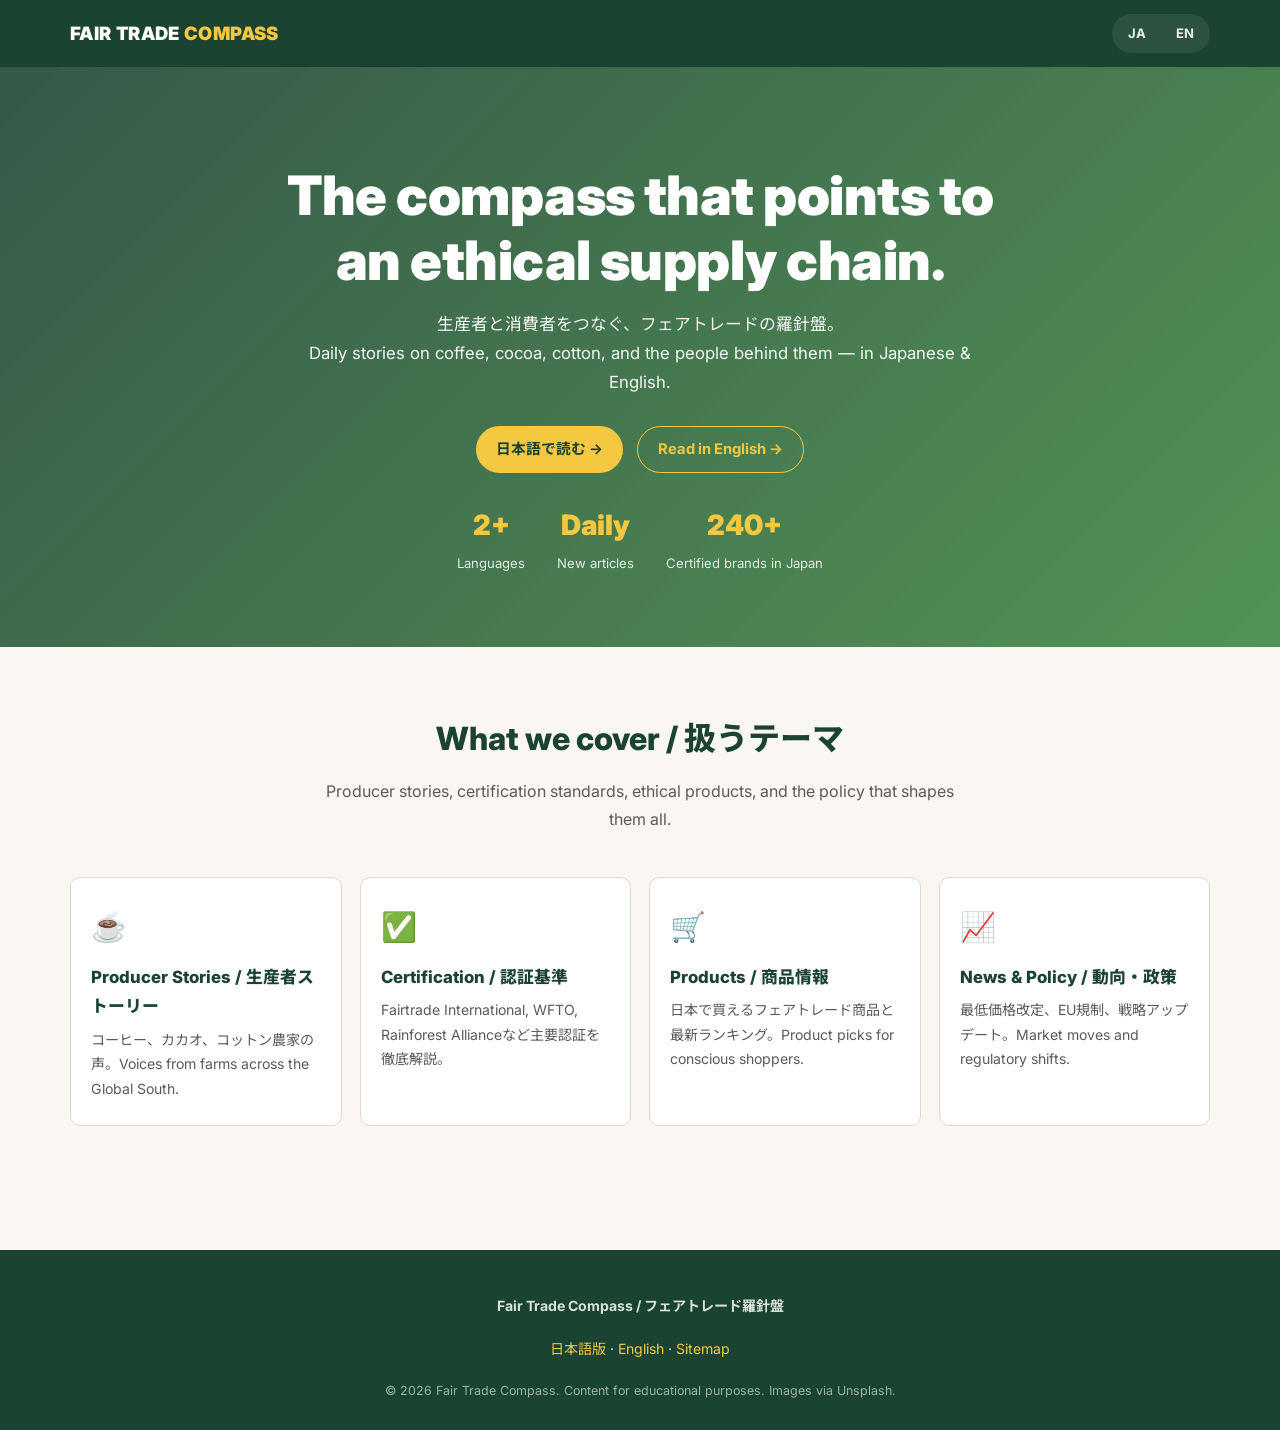
==== index.html @ b42d7ca3 "[init] Fair Trade Compass - bilingual JA/EN fair trade blog" ====
<!DOCTYPE html>
<html lang="en">
<head>
<meta charset="UTF-8">
<meta name="viewport" content="width=device-width, initial-scale=1.0">
<title>Fair Trade Compass | フェアトレード羅針盤</title>
<meta name="description" content="Fair Trade Compass — daily insights on fair trade producers, certification, products, and the ethical supply chain. フェアトレードの最新動向・生産者・認証・商品を日英2言語で発信する情報サイト。">
<meta name="robots" content="index,follow">
<link rel="canonical" href="https://musclelove-777.github.io/fair-trade-compass/">
<link rel="alternate" hreflang="ja" href="https://musclelove-777.github.io/fair-trade-compass/ja/">
<link rel="alternate" hreflang="en" href="https://musclelove-777.github.io/fair-trade-compass/en/">
<link rel="alternate" hreflang="x-default" href="https://musclelove-777.github.io/fair-trade-compass/">
<meta property="og:title" content="Fair Trade Compass | フェアトレード羅針盤">
<meta property="og:description" content="Daily insights on fair trade producers, certification, products, and the ethical supply chain. 日英2言語で発信するフェアトレード情報メディア。">
<meta property="og:type" content="website">
<meta property="og:url" content="https://musclelove-777.github.io/fair-trade-compass/">
<meta property="og:image" content="https://images.unsplash.com/photo-1509785307050-d4066910ec1e?w=1200&h=630&fit=crop">
<meta name="twitter:card" content="summary_large_image">
<link href="https://fonts.googleapis.com/css2?family=Inter:wght@400;500;700;900&family=Noto+Sans+JP:wght@400;500;700;900&display=swap" rel="stylesheet">
<link rel="stylesheet" href="assets/style.css">
<script type="application/ld+json">
{
  "@context": "https://schema.org",
  "@type": "WebSite",
  "name": "Fair Trade Compass",
  "alternateName": "フェアトレード羅針盤",
  "url": "https://musclelove-777.github.io/fair-trade-compass/",
  "description": "Bilingual fair trade media covering producers, certification, products, and the ethical supply chain.",
  "inLanguage": ["ja", "en"]
}
</script>
</head>
<body>

<header class="site-header">
  <div class="container">
    <div class="brand">FAIR TRADE <span class="brand-mark">COMPASS</span></div>
    <div class="lang-switch">
      <a href="ja/" aria-label="日本語">JA</a>
      <a href="en/" aria-label="English">EN</a>
    </div>
  </div>
</header>

<section class="hero">
  <div class="container">
    <h1>The compass that points to<br>an ethical supply chain.</h1>
    <p class="lead">生産者と消費者をつなぐ、フェアトレードの羅針盤。<br>Daily stories on coffee, cocoa, cotton, and the people behind them — in Japanese &amp; English.</p>
    <div style="display:flex;gap:14px;justify-content:center;flex-wrap:wrap;margin-top:8px;">
      <a class="btn" href="ja/">日本語で読む →</a>
      <a class="btn btn-ghost" href="en/">Read in English →</a>
    </div>
    <div class="hero-stats">
      <div class="stat"><div class="num">2+</div><div class="label">Languages</div></div>
      <div class="stat"><div class="num">Daily</div><div class="label">New articles</div></div>
      <div class="stat"><div class="num">240+</div><div class="label">Certified brands in Japan</div></div>
    </div>
  </div>
</section>

<section class="block">
  <div class="container">
    <div class="section-head">
      <h2>What we cover / 扱うテーマ</h2>
      <p>Producer stories, certification standards, ethical products, and the policy that shapes them all.</p>
    </div>
    <div class="cat-grid">
      <a class="cat-card" href="ja/">
        <div class="icon">☕</div>
        <h3>Producer Stories / 生産者ストーリー</h3>
        <p>コーヒー、カカオ、コットン農家の声。Voices from farms across the Global South.</p>
      </a>
      <a class="cat-card" href="ja/">
        <div class="icon">✅</div>
        <h3>Certification / 認証基準</h3>
        <p>Fairtrade International, WFTO, Rainforest Allianceなど主要認証を徹底解説。</p>
      </a>
      <a class="cat-card" href="ja/">
        <div class="icon">🛒</div>
        <h3>Products / 商品情報</h3>
        <p>日本で買えるフェアトレード商品と最新ランキング。Product picks for conscious shoppers.</p>
      </a>
      <a class="cat-card" href="ja/">
        <div class="icon">📈</div>
        <h3>News &amp; Policy / 動向・政策</h3>
        <p>最低価格改定、EU規制、戦略アップデート。Market moves and regulatory shifts.</p>
      </a>
    </div>
  </div>
</section>

<footer class="site-footer">
  <div class="container">
    <div><strong>Fair Trade Compass / フェアトレード羅針盤</strong></div>
    <div><a href="ja/">日本語版</a> · <a href="en/">English</a> · <a href="sitemap.xml">Sitemap</a></div>
    <div class="small">© 2026 Fair Trade Compass. Content for educational purposes. Images via Unsplash.</div>
  </div>
</footer>

</body>
</html>
---- assets/style.css ----
:root {
  --color-bg: #FAF7F2;
  --color-bg-alt: #F1EBE0;
  --color-ink: #2C2C2C;
  --color-ink-soft: #5A5A5A;
  --color-primary: #2E7D32;
  --color-primary-dark: #1B4332;
  --color-accent: #D2691E;
  --color-border: #E0D9CC;
  --color-card: #FFFFFF;
  --shadow-sm: 0 1px 3px rgba(44, 44, 44, 0.06);
  --shadow-md: 0 6px 20px rgba(44, 44, 44, 0.08);
  --radius: 10px;
  --max-width: 1180px;
}

* { box-sizing: border-box; margin: 0; padding: 0; }

html { scroll-behavior: smooth; }

body {
  font-family: 'Inter', 'Noto Sans JP', -apple-system, BlinkMacSystemFont, 'Segoe UI', sans-serif;
  background: var(--color-bg);
  color: var(--color-ink);
  line-height: 1.75;
  -webkit-font-smoothing: antialiased;
}

a { color: var(--color-primary); text-decoration: none; transition: opacity 0.2s; }
a:hover { opacity: 0.75; }

img { max-width: 100%; height: auto; display: block; }

.container { max-width: var(--max-width); margin: 0 auto; padding: 0 20px; }

/* ===== Header ===== */
.site-header {
  background: var(--color-primary-dark);
  color: #fff;
  padding: 14px 0;
  position: sticky;
  top: 0;
  z-index: 100;
  box-shadow: var(--shadow-sm);
}
.site-header .container { display: flex; align-items: center; justify-content: space-between; gap: 20px; }
.brand { font-size: 1.15rem; font-weight: 900; letter-spacing: 0.02em; color: #fff; }
.brand-mark { color: #F5C842; }
.site-nav { display: flex; gap: 18px; align-items: center; flex-wrap: wrap; }
.site-nav a { color: #E8F0E8; font-size: 0.92rem; font-weight: 500; }
.site-nav a:hover { color: #F5C842; opacity: 1; }
.lang-switch {
  display: inline-flex;
  gap: 6px;
  padding: 4px;
  background: rgba(255,255,255,0.08);
  border-radius: 999px;
}
.lang-switch a {
  padding: 4px 12px;
  border-radius: 999px;
  font-size: 0.82rem;
  font-weight: 700;
  color: #E8F0E8;
}
.lang-switch a.active { background: #F5C842; color: var(--color-primary-dark); }

/* ===== Hero ===== */
.hero {
  position: relative;
  padding: 96px 0 72px;
  color: #fff;
  background: linear-gradient(135deg, rgba(27, 67, 50, 0.88), rgba(46, 125, 50, 0.82)),
    url('https://images.unsplash.com/photo-1509785307050-d4066910ec1e?w=1800&h=900&fit=crop') center/cover;
  text-align: center;
}
.hero h1 {
  font-size: clamp(2rem, 5vw, 3.4rem);
  font-weight: 900;
  line-height: 1.2;
  margin-bottom: 16px;
  letter-spacing: -0.01em;
}
.hero p.lead {
  font-size: 1.05rem;
  max-width: 720px;
  margin: 0 auto 28px;
  opacity: 0.95;
}
.hero-stats {
  display: flex;
  gap: 32px;
  justify-content: center;
  flex-wrap: wrap;
  margin-top: 28px;
}
.hero-stats .stat { text-align: center; }
.hero-stats .num { font-size: 1.75rem; font-weight: 900; color: #F5C842; }
.hero-stats .label { font-size: 0.82rem; opacity: 0.85; margin-top: 2px; }

/* ===== Section ===== */
section.block { padding: 64px 0; }
section.block.alt { background: var(--color-bg-alt); }
.section-head { text-align: center; margin-bottom: 44px; }
.section-head h2 {
  font-size: clamp(1.5rem, 3vw, 2rem);
  font-weight: 800;
  margin-bottom: 10px;
  color: var(--color-primary-dark);
}
.section-head p { color: var(--color-ink-soft); max-width: 640px; margin: 0 auto; }

/* ===== Categories ===== */
.cat-grid {
  display: grid;
  grid-template-columns: repeat(auto-fit, minmax(220px, 1fr));
  gap: 18px;
}
.cat-card {
  background: var(--color-card);
  border: 1px solid var(--color-border);
  border-radius: var(--radius);
  padding: 24px 20px;
  transition: transform 0.2s, box-shadow 0.2s;
  display: block;
  color: var(--color-ink);
}
.cat-card:hover { transform: translateY(-3px); box-shadow: var(--shadow-md); opacity: 1; }
.cat-card .icon { font-size: 1.8rem; margin-bottom: 10px; }
.cat-card h3 { font-size: 1.05rem; font-weight: 800; margin-bottom: 6px; color: var(--color-primary-dark); }
.cat-card p { font-size: 0.88rem; color: var(--color-ink-soft); }

/* ===== Blog grid ===== */
.blog-grid {
  display: grid;
  grid-template-columns: repeat(auto-fit, minmax(290px, 1fr));
  gap: 24px;
}
.post-card {
  background: var(--color-card);
  border: 1px solid var(--color-border);
  border-radius: var(--radius);
  overflow: hidden;
  transition: transform 0.2s, box-shadow 0.2s;
  display: flex;
  flex-direction: column;
}
.post-card:hover { transform: translateY(-4px); box-shadow: var(--shadow-md); }
.post-thumb {
  aspect-ratio: 16 / 9;
  background-size: cover;
  background-position: center;
  background-color: #E0D9CC;
}
.post-body { padding: 20px; flex: 1; display: flex; flex-direction: column; gap: 8px; }
.post-meta { font-size: 0.75rem; color: var(--color-ink-soft); display: flex; gap: 10px; }
.post-tag {
  display: inline-block;
  font-size: 0.72rem;
  padding: 2px 8px;
  border-radius: 999px;
  background: var(--color-bg-alt);
  color: var(--color-primary-dark);
  font-weight: 600;
}
.post-card h3 {
  font-size: 1.05rem;
  font-weight: 700;
  line-height: 1.4;
  color: var(--color-ink);
}
.post-card h3 a { color: inherit; }
.post-excerpt { font-size: 0.88rem; color: var(--color-ink-soft); flex: 1; }

/* ===== Article page ===== */
.article-hero {
  padding: 80px 0 48px;
  color: #fff;
  position: relative;
  background-size: cover;
  background-position: center;
}
.article-hero::after {
  content: '';
  position: absolute;
  inset: 0;
  background: linear-gradient(135deg, rgba(27, 67, 50, 0.82), rgba(27, 67, 50, 0.65));
}
.article-hero .container { position: relative; z-index: 1; }
.article-hero .breadcrumb { font-size: 0.82rem; opacity: 0.85; margin-bottom: 16px; }
.article-hero .breadcrumb a { color: #F5C842; }
.article-hero h1 {
  font-size: clamp(1.6rem, 3.2vw, 2.4rem);
  font-weight: 900;
  line-height: 1.3;
  max-width: 820px;
}
.article-hero .meta { font-size: 0.82rem; opacity: 0.85; margin-top: 14px; }

article.content {
  max-width: 760px;
  margin: 0 auto;
  padding: 56px 20px;
}
article.content h2 {
  font-size: 1.4rem;
  font-weight: 800;
  margin: 36px 0 14px;
  color: var(--color-primary-dark);
  border-left: 4px solid var(--color-accent);
  padding-left: 12px;
}
article.content h3 { font-size: 1.15rem; font-weight: 700; margin: 24px 0 10px; }
article.content p { margin-bottom: 16px; }
article.content ul, article.content ol { margin: 0 0 16px 1.4em; }
article.content li { margin-bottom: 6px; }
article.content blockquote {
  border-left: 4px solid var(--color-primary);
  background: var(--color-bg-alt);
  padding: 14px 18px;
  margin: 20px 0;
  font-style: italic;
  color: var(--color-ink-soft);
}
.article-footer {
  border-top: 1px solid var(--color-border);
  padding-top: 24px;
  margin-top: 40px;
  font-size: 0.88rem;
  color: var(--color-ink-soft);
}

/* ===== Footer ===== */
.site-footer {
  background: var(--color-primary-dark);
  color: #D6E2D8;
  padding: 44px 0 28px;
  margin-top: 60px;
  font-size: 0.88rem;
}
.site-footer .container { display: flex; flex-direction: column; gap: 18px; align-items: center; text-align: center; }
.site-footer a { color: #F5C842; }
.site-footer .small { opacity: 0.7; font-size: 0.78rem; }

/* ===== Utility ===== */
.btn {
  display: inline-flex;
  align-items: center;
  gap: 6px;
  padding: 10px 20px;
  border-radius: 999px;
  font-weight: 700;
  font-size: 0.92rem;
  background: #F5C842;
  color: var(--color-primary-dark);
  border: none;
  cursor: pointer;
  transition: transform 0.2s;
}
.btn:hover { transform: translateY(-1px); opacity: 1; }
.btn-ghost { background: transparent; border: 1.5px solid #F5C842; color: #F5C842; }

@media (max-width: 640px) {
  .site-header .container { flex-direction: column; gap: 10px; }
  .site-nav { justify-content: center; }
  .hero { padding: 64px 0 48px; }
  section.block { padding: 44px 0; }
}
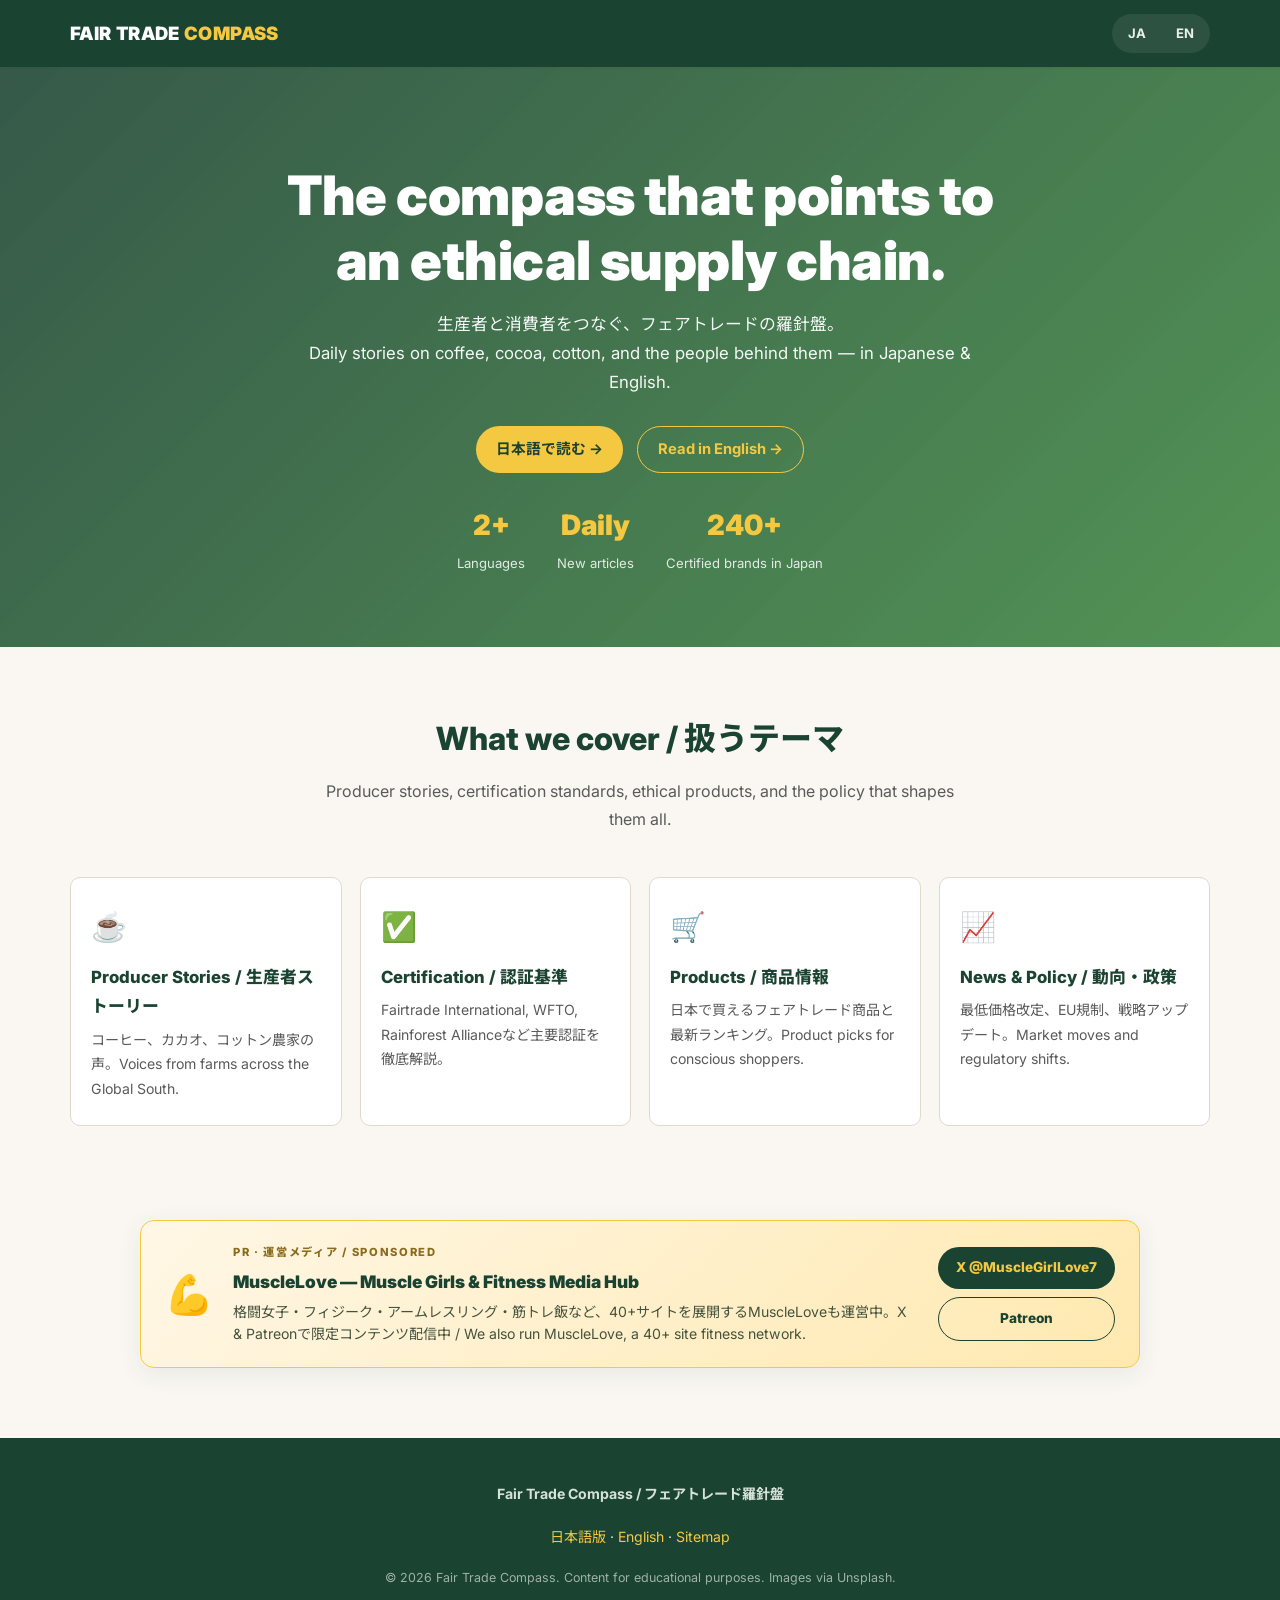
==== commit b3c4b9a0: "[feat] Add MuscleLove house ad slot to all pages - Promo card added above footer on root, /ja/, /en/" ====
--- a/index.html
+++ b/index.html
@@ -89,6 +89,23 @@
   </div>
 </section>
 
+<section class="promo-musclelove">
+  <div class="container">
+    <div class="promo-card">
+      <div class="promo-icon">💪</div>
+      <div class="promo-body">
+        <div class="promo-eyebrow">PR · 運営メディア / Sponsored</div>
+        <h3>MuscleLove — Muscle Girls &amp; Fitness Media Hub</h3>
+        <p>格闘女子・フィジーク・アームレスリング・筋トレ飯など、40+サイトを展開するMuscleLoveも運営中。X &amp; Patreonで限定コンテンツ配信中 / We also run MuscleLove, a 40+ site fitness network.</p>
+      </div>
+      <div class="promo-cta">
+        <a class="btn-promo" href="https://x.com/MuscleGirlLove7" target="_blank" rel="noopener">X @MuscleGirlLove7</a>
+        <a class="btn-promo outline" href="https://www.patreon.com/MuscleLove" target="_blank" rel="noopener">Patreon</a>
+      </div>
+    </div>
+  </div>
+</section>
+
 <footer class="site-footer">
   <div class="container">
     <div><strong>Fair Trade Compass / フェアトレード羅針盤</strong></div>
--- a/assets/style.css
+++ b/assets/style.css
@@ -230,6 +230,57 @@
   color: var(--color-ink-soft);
 }
 
+/* ===== MuscleLove Promo (house ad) ===== */
+.promo-musclelove { padding: 30px 0 10px; }
+.promo-card {
+  display: flex;
+  gap: 20px;
+  align-items: center;
+  padding: 22px 24px;
+  border-radius: 14px;
+  background: linear-gradient(135deg, #FFF7E6 0%, #FFE9B0 100%);
+  border: 1.5px solid #F5C842;
+  box-shadow: 0 6px 24px rgba(27, 67, 50, 0.08);
+  max-width: 1000px;
+  margin: 0 auto;
+}
+.promo-icon { font-size: 2.4rem; line-height: 1; flex-shrink: 0; }
+.promo-body { flex: 1; min-width: 0; }
+.promo-eyebrow {
+  font-size: 0.7rem;
+  font-weight: 800;
+  letter-spacing: 0.15em;
+  text-transform: uppercase;
+  color: #8B6B1C;
+  margin-bottom: 4px;
+}
+.promo-body h3 { font-size: 1.08rem; font-weight: 900; color: #1B4332; margin-bottom: 4px; }
+.promo-body p { font-size: 0.88rem; color: #44533E; line-height: 1.55; }
+.promo-cta { display: flex; flex-direction: column; gap: 8px; flex-shrink: 0; }
+.btn-promo {
+  display: inline-block;
+  padding: 9px 18px;
+  border-radius: 999px;
+  background: #1B4332;
+  color: #F5C842 !important;
+  font-weight: 800;
+  font-size: 0.85rem;
+  white-space: nowrap;
+  text-align: center;
+  transition: transform 0.2s;
+}
+.btn-promo:hover { transform: translateY(-1px); opacity: 1; }
+.btn-promo.outline {
+  background: transparent;
+  border: 1.5px solid #1B4332;
+  color: #1B4332 !important;
+}
+@media (max-width: 640px) {
+  .promo-card { flex-direction: column; align-items: flex-start; text-align: left; }
+  .promo-cta { flex-direction: row; flex-wrap: wrap; width: 100%; }
+  .btn-promo { flex: 1; }
+}
+
 /* ===== Footer ===== */
 .site-footer {
   background: var(--color-primary-dark);
